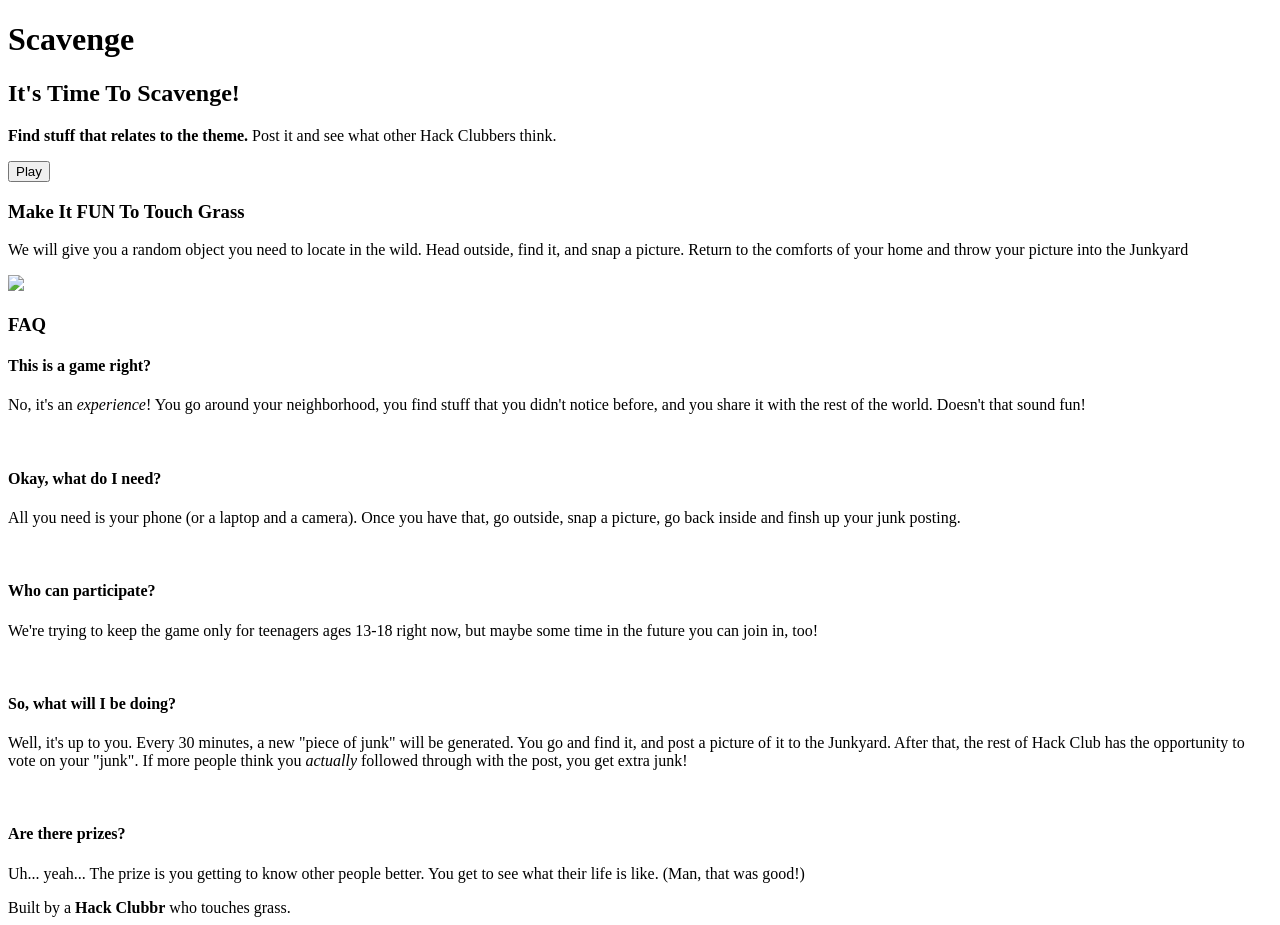
==== landing.html @ 84384941 "first commit" ====
<!DOCTYPE html>
<html>
    <head>
        <title>Scavenge</title>
        <meta name="description" content="Go on a scavenger hunt looking for objects around your area. When you find it, send it to the Junkyard.">
        <meta name="keywords" content="scavenger hunt, online scavenger hunt, fun games, puzzle, clues, interactive, fun">
        <meta name="viewport" content="width=device-width, initial-scale=1.0">
        <link rel="stylesheet" href="style.css">
        <link rel="preconnect" href="https://fonts.googleapis.com">
        <link href="https://fonts.googleapis.com/css2?family=Inter:wght@400;500;600;700;800;900&display=swap" rel="stylesheet">
    </head>
    <body>
        <div class="hero">
            <h1>Scavenge</h1>
            <h2>It's Time To Scavenge!</h2>
            <p><strong>Find stuff that relates to the theme.</strong> Post it and see what other Hack Clubbers think.</p>
            <a href="junkyard.html">
                <button>Play</button>
            </a>
        </div>

        <div>
            <h3>Make It FUN To Touch Grass</h3>
            <p>We will give you a random object you need to locate in the wild. Head outside, find it, and snap a picture. Return to the comforts of your home and throw your picture into the Junkyard</p>
        </div>
        <img src="junkyard.png">

        <h3>FAQ</h3>
        <h4>This is a game right?</h4>
        <p>No, it's an <em>experience</em>! You go around your neighborhood, you find stuff that you didn't notice before, and you share it with the rest of the world. Doesn't that sound fun!</p>
        <br>
        <h4>Okay, what do I need?</h4>
        <p>All you need is your phone (or a laptop and a camera). Once you have that, go outside, snap a picture, go back inside and finsh up your junk posting. </p>
        <br>
        <h4>Who can participate?</h4>
        <p>We're trying to keep the game only for teenagers ages 13-18 right now, but maybe some time in the future you can join in, too!</p>
        <br>
        <h4>So, what will I be doing?</h4>
        <p>Well, it's up to you. Every 30 minutes, a new "piece of junk" will be generated. You go and find it, and post a picture of it to the Junkyard. After that, the rest of Hack Club has the opportunity to vote on your "junk". If more people think you <em>actually</em> followed through with the post, you get extra junk!</p>
        <br>
        <h4>Are there prizes?</h4>
        <p>Uh... yeah... The prize is you getting to know other people better. You get to see what their life is like. (Man, that was good!)</p>
    <footer>
        <h9>Built by a <strong>Hack Clubbr</strong> who touches grass.</h9>
    </footer>

    <script src="script.js"></script>
    </body>
</html>
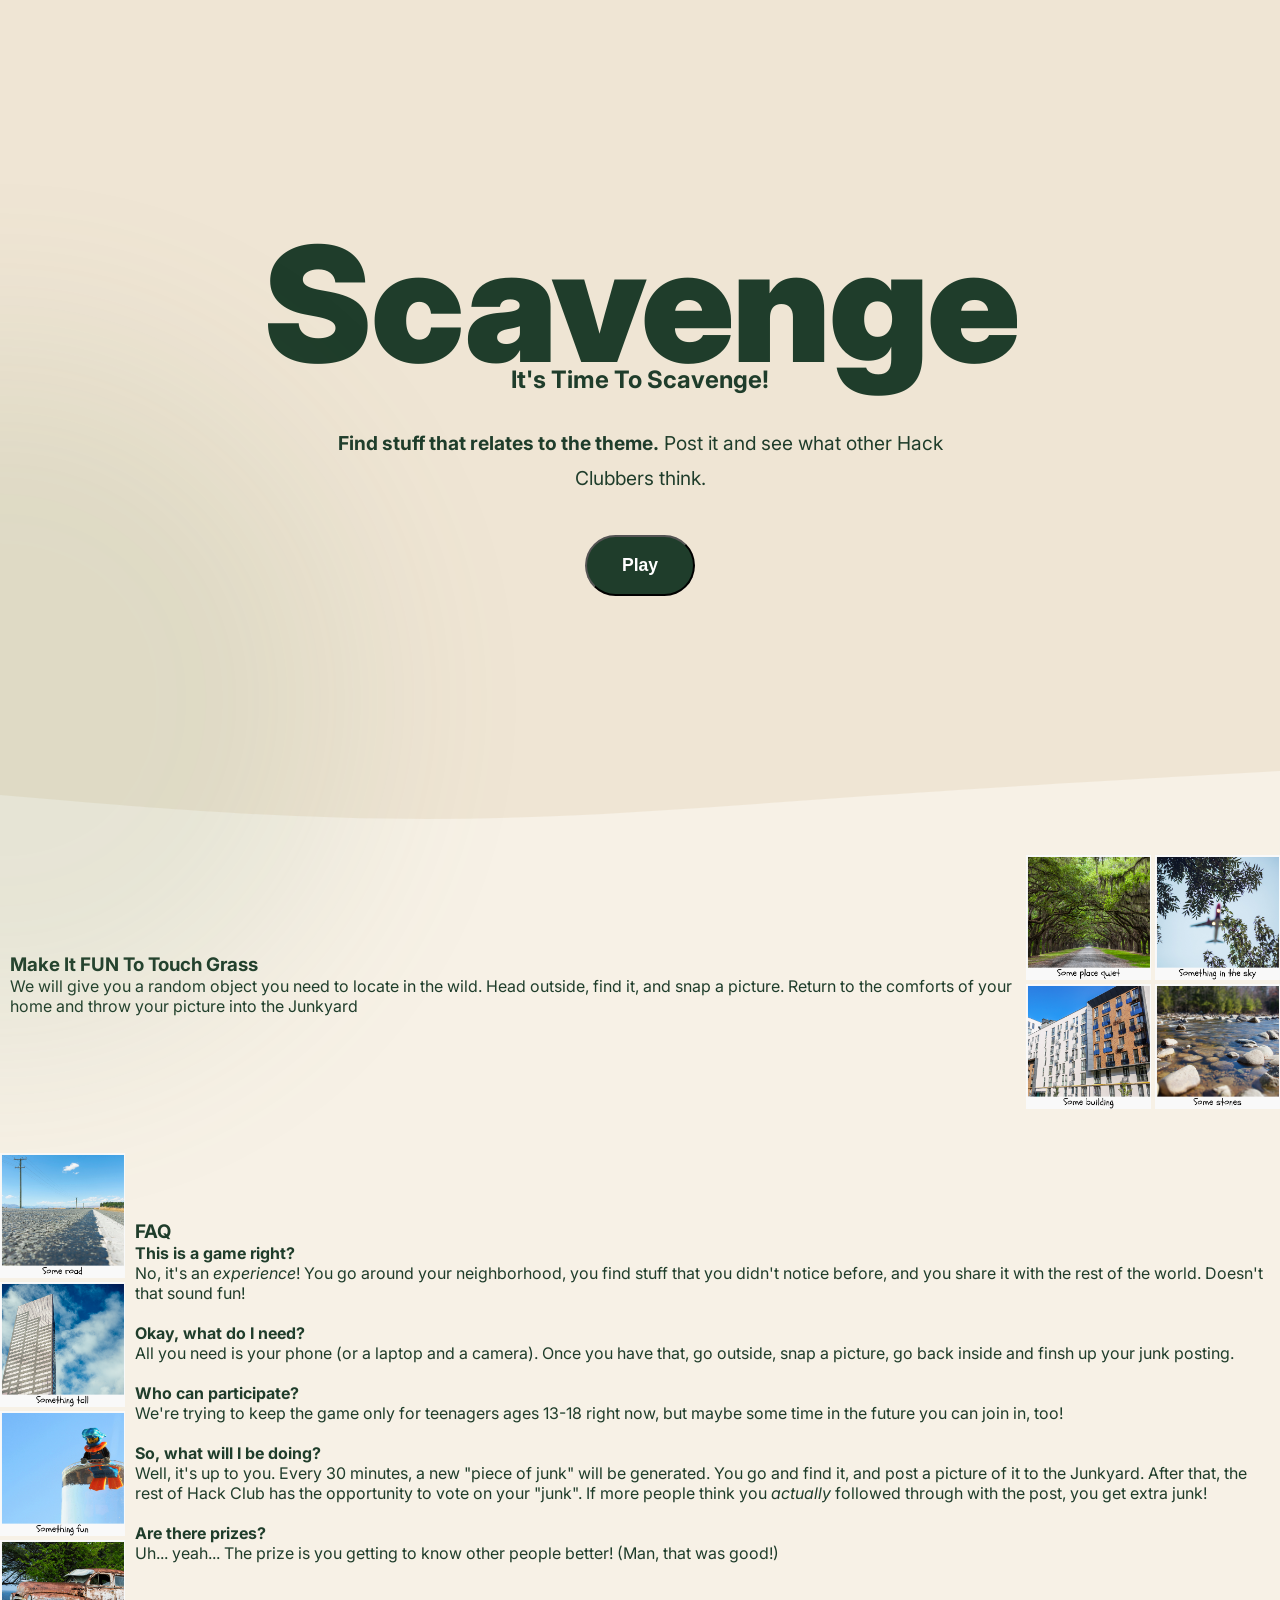
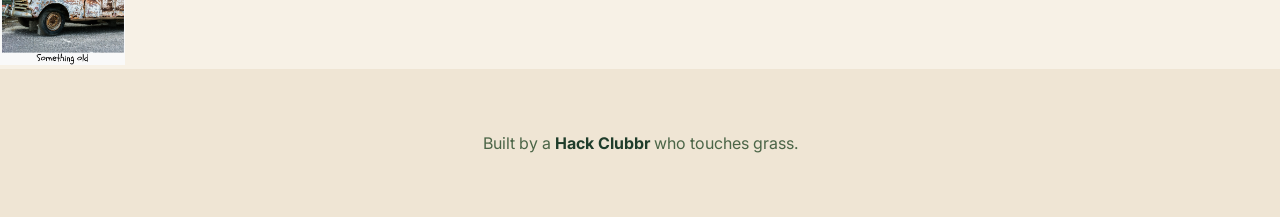
==== commit 37a54719: "Commit 2" ====
--- a/landing.html
+++ b/landing.html
@@ -12,34 +12,64 @@
     <body>
         <div class="hero">
             <h1>Scavenge</h1>
+            <br><br><br>
             <h2>It's Time To Scavenge!</h2>
-            <p><strong>Find stuff that relates to the theme.</strong> Post it and see what other Hack Clubbers think.</p>
+            <p class="description"><strong>Find stuff that relates to the theme.</strong> Post it and see what other Hack Clubbers think.</p>
             <a href="junkyard.html">
-                <button>Play</button>
+                <button class="playButton">Play</button>
             </a>
         </div>
 
-        <div>
-            <h3>Make It FUN To Touch Grass</h3>
-            <p>We will give you a random object you need to locate in the wild. Head outside, find it, and snap a picture. Return to the comforts of your home and throw your picture into the Junkyard</p>
+        <div class="divider">
+            <svg viewBox = "0 0 1440 320" preserveAspectRatio = "none">
+                <path fill = "#f7f1e6" d="M0, 160L80, 176C160, 192, 320, 224, 480, 224C640, 224, 800, 192, 960, 165.3C1120, 139, 1280, 117, 1360, 106.7L1440, 96L1440, 320L0, 320Z"></path>
+            </svg>
         </div>
-        <img src="junkyard.png">
 
-        <h3>FAQ</h3>
-        <h4>This is a game right?</h4>
-        <p>No, it's an <em>experience</em>! You go around your neighborhood, you find stuff that you didn't notice before, and you share it with the rest of the world. Doesn't that sound fun!</p>
-        <br>
-        <h4>Okay, what do I need?</h4>
-        <p>All you need is your phone (or a laptop and a camera). Once you have that, go outside, snap a picture, go back inside and finsh up your junk posting. </p>
-        <br>
-        <h4>Who can participate?</h4>
-        <p>We're trying to keep the game only for teenagers ages 13-18 right now, but maybe some time in the future you can join in, too!</p>
-        <br>
-        <h4>So, what will I be doing?</h4>
-        <p>Well, it's up to you. Every 30 minutes, a new "piece of junk" will be generated. You go and find it, and post a picture of it to the Junkyard. After that, the rest of Hack Club has the opportunity to vote on your "junk". If more people think you <em>actually</em> followed through with the post, you get extra junk!</p>
-        <br>
-        <h4>Are there prizes?</h4>
-        <p>Uh... yeah... The prize is you getting to know other people better. You get to see what their life is like. (Man, that was good!)</p>
+        <div class="information">
+            <div class="informationText">
+                <h3>Make It FUN To Touch Grass</h3>
+                <p>We will give you a random object you need to locate in the wild. Head outside, find it, and snap a picture. Return to the comforts of your home and throw your picture into the Junkyard</p>
+            </div>
+            <div class="informationImg">
+                <img id="image1" width="125px" src="FunPictures_Set1/1.png">
+                <img id="image2" width="125px" src="FunPictures_Set1/4.png">
+                <br>
+                <img id="image3" width="125px" src="FunPictures_Set1/2.png">
+                <img id="image4" width="125px" src="FunPictures_Set1/3.png">
+            </div>
+        </div>
+
+        <div class="information">
+            <div class="informationImg">
+                <br><br>
+                <img id="image3" width="125px" src="FunPictures_Set1/5.png">
+                <br>
+                <img id="image4" width="125px" src="FunPictures_Set1/6.png">
+                <br>
+                <img id="image4" width="125px" src="FunPictures_Set1/7.png">
+                <br>
+                <img id="image4" width="125px" src="FunPictures_Set1/8.png">
+            </div>
+            <div class="informationText">
+                <h3>FAQ</h3>
+                <h4>This is a game right?</h4>
+                <p>No, it's an <em>experience</em>! You go around your neighborhood, you find stuff that you didn't notice before, and you share it with the rest of the world. Doesn't that sound fun!</p>
+                <br>
+                <h4>Okay, what do I need?</h4>
+                <p>All you need is your phone (or a laptop and a camera). Once you have that, go outside, snap a picture, go back inside and finsh up your junk posting. </p>
+                <br>
+                <h4>Who can participate?</h4>
+                <p>We're trying to keep the game only for teenagers ages 13-18 right now, but maybe some time in the future you can join in, too!</p>
+                <br>
+                <h4>So, what will I be doing?</h4>
+                <p>Well, it's up to you. Every 30 minutes, a new "piece of junk" will be generated. You go and find it, and post a picture of it to the Junkyard. After that, the rest of Hack Club has the opportunity to vote on your "junk". If more people think you <em>actually</em> followed through with the post, you get extra junk!</p>
+                <br>
+                <h4>Are there prizes?</h4>
+                <p>Uh... yeah... The prize is you getting to know other people better! (Man, that was good!)</p>
+            </div>
+        </div>
+    </div>
     <footer>
         <h9>Built by a <strong>Hack Clubbr</strong> who touches grass.</h9>
     </footer>
--- a/style.css
+++ b/style.css
@@ -0,0 +1,136 @@
+:root {
+    --bg: #efe5d4;
+    --paper: #f7f1e6;
+    --forest: #1f3d2b;
+    --moss: #4b6547;
+    --grass: #6d8c5c;
+    --dirt: #8b6544;
+    --lightdirt: #c19a72;
+}
+
+* {
+    margin: 0;
+    padding: 0;
+    box-sizing: border-box;
+}
+
+html {
+    scroll-behavior: smooth;
+}
+
+body {
+    font-family: Inter, sans-serif;
+    background-color: var(--bg);
+    color: var(--forest);
+}
+
+body::before {
+    content: "";
+    position: fixed;
+    font-family: Inter, sans-serif;
+    width: 700px;
+    height: 700px;
+    background: var(--grass);
+    border-radius: 50%;
+    top: 350px;
+    left: -350px;
+    opacity: .12;
+    filter: blur(100px);
+    pointer-events: none;
+}
+
+
+.hero {
+    min-height: 100vh;
+    display: flex;
+    flex-direction: column;
+    align-items: center;
+    justify-content: center;
+    padding: 3rem 1.5rem;
+    text-align: center;
+}
+
+.hero-inner {
+    max-width: 900px;
+}
+
+h1 {
+    font-size: clamp(5rem, 15vw, 10rem);
+    line-height: .9px;
+    font-weight: 900;
+    letter-spacing: -2px;
+}
+
+.h2 {
+    color: var(--moss);
+}
+
+.description {
+    max-width: 650px;
+    margin: 2rem;
+    font-size: 1.2rem;
+    line-height: 1.8;
+    color: var(--forest);
+}
+.playButton {
+    display: inline-block;
+    margin-top: .5rem;
+    background: var(--forest);
+    color: white;
+    text-decoration: none;
+    font-weight: 800;
+    padding: 1.1rem 2.2rem;
+    border-radius: 999px;
+    transition: .25s;
+    font-size: 1.1rem;
+    cursor: pointer;
+}
+
+button:hover {
+    transform: translateY -3px;
+}
+
+.divider {
+    width: 100%;
+    height: 120px;
+    overflow: hidden;
+    margin-top: -165px;
+}
+
+.divider svg {
+    width: 100%;
+    height:100%;
+    display: block;
+}
+
+.information {
+    width: 100%;
+    height: 100%;
+    display: flex;
+    background-color: var(--paper);
+    text-align: left;
+}
+
+.informationText {
+    flex: 1;
+    display: flex;
+    flex-direction: column;
+    justify-content: center;
+    align-items: left;
+    padding: 10px;
+}
+
+.informnationImg {
+    max-width: 100%;
+    object-fit: cover;
+}
+
+footer {
+    padding: 4rem 1rem;
+    text-align: center;
+    color: var(--moss);
+}
+
+footer strong {
+    color: var(--forest);
+}
